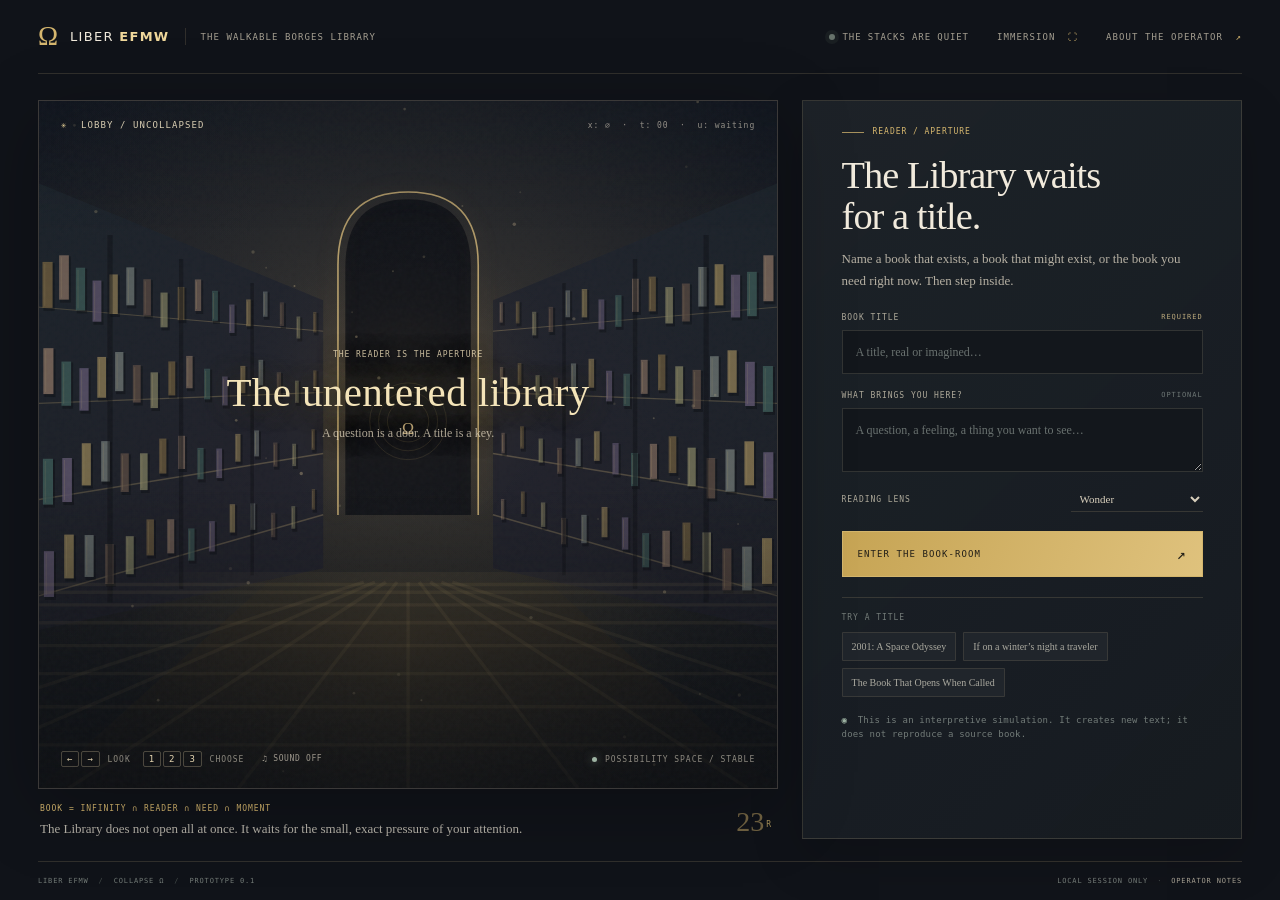
==== standalone.html @ be6228f6 "Add files via upload" ====
<!doctype html>
<html lang="en">
<head>
  <meta charset="utf-8">
  <meta name="viewport" content="width=device-width, initial-scale=1">
  <meta name="theme-color" content="#101319">
  <meta name="description" content="Enter a title. Let the reader, the question, and the moment open a walkable book-room.">
  <title>LIBER EFMW — The Walkable Borges Library</title>
  <style>
:root {
  color-scheme: dark;
  --bg: #101319;
  --bg-soft: #151a20;
  --panel: #191e24;
  --panel-hi: #20262d;
  --ink: #f1eadc;
  --muted: #a49e90;
  --subtle: #6c726f;
  --line: rgba(218, 195, 145, .16);
  --gold: #d5b66e;
  --gold-pale: #f0d89b;
  --sage: #9eb3a3;
  --mono: 'DM Mono', 'SFMono-Regular', Consolas, monospace;
  --sans: 'DM Sans', Inter, system-ui, sans-serif;
  --serif: 'Playfair Display', Georgia, 'Times New Roman', serif;
}

* { box-sizing: border-box; }
html { min-width: 320px; background: var(--bg); scroll-behavior: smooth; }
body { margin: 0; min-height: 100vh; background: var(--bg); color: var(--ink); font-family: var(--sans); font-size: 14px; }
button, input, textarea, select { font: inherit; }
button { color: inherit; }
button:focus-visible, input:focus-visible, textarea:focus-visible, select:focus-visible { outline: 2px solid var(--gold-pale); outline-offset: 3px; }
.app-shell { max-width: 1680px; margin: 0 auto; min-height: 100vh; padding: 0 38px; display: flex; flex-direction: column; }
.topbar { height: 74px; display: flex; align-items: center; justify-content: space-between; border-bottom: 1px solid var(--line); flex: 0 0 auto; gap: 20px; }
.brand { display: flex; align-items: center; gap: 12px; text-decoration: none; color: inherit; min-width: 0; }
.brand-mark { color: var(--gold); font-family: var(--serif); font-size: 27px; line-height: 1; }
.brand-name { letter-spacing: .1em; font-size: 13px; font-weight: 500; white-space: nowrap; }
.brand-name b { font-weight: 700; color: var(--gold-pale); }
.brand-divider { width: 1px; height: 17px; background: var(--line); margin: 0 3px; }
.brand-edition, .session-indicator, .top-action, .footerbar, .panel-eyebrow, label, .examples-label, .caption-label, .world-kicker, .world-coordinates, .portal-overline, .world-controls, .world-readout, .reading-card-top, .meter-heading, .meter-subline, .choice-heading, .path-label, .journey-actions, .dialog-eyebrow, .equation-label, .dialog-bottom { font-family: var(--mono); letter-spacing: .12em; }
.brand-edition { font-size: 9px; color: var(--muted); white-space: nowrap; }
.session-indicator { font-size: 9px; color: var(--muted); letter-spacing: .1em; display: flex; align-items: center; gap: 8px; margin-left: auto; }
.status-light { width: 6px; height: 6px; border-radius: 50%; background: #67736b; box-shadow: 0 0 0 4px rgba(125, 153, 131, .08); }
.status-light.active { background: #b9cb9a; box-shadow: 0 0 9px 3px rgba(185, 203, 154, .26); }
.top-action, .footer-right button { border: 0; background: transparent; color: var(--muted); cursor: pointer; font-size: 9px; letter-spacing: .12em; padding: 8px 0 8px 8px; }
.top-action:hover, .footer-right button:hover { color: var(--gold-pale); }
.top-action span { color: var(--gold); margin-left: 6px; }

.layout { display: grid; grid-template-columns: minmax(0, 1.38fr) minmax(370px, .82fr); gap: 24px; padding: 26px 0 22px; flex: 1; min-height: 0; }
.world-column { min-width: 0; display: flex; flex-direction: column; }
.world-frame { position: relative; isolation: isolate; overflow: hidden; width: 100%; min-height: 510px; flex: 1 1 auto; background: #171b25; border: 1px solid rgba(218,195,145,.18); box-shadow: 0 18px 70px rgba(0,0,0,.25); }
#libraryCanvas { display: block; width: 100%; height: 100%; min-height: 510px; }
.world-vignette { position: absolute; inset: 0; pointer-events: none; background: linear-gradient(180deg, rgba(10,12,18,.18), transparent 20%, transparent 56%, rgba(11,13,17,.65)), radial-gradient(ellipse at 50% 45%, transparent 20%, rgba(6,9,14,.32) 100%); }
.world-frame::after { content: ''; position: absolute; inset: 0; opacity: .12; pointer-events: none; background-image: url("data:image/svg+xml,%3Csvg viewBox='0 0 180 180' xmlns='http://www.w3.org/2000/svg'%3E%3Cfilter id='n'%3E%3CfeTurbulence type='fractalNoise' baseFrequency='.84' numOctaves='3' stitchTiles='stitch'/%3E%3C/filter%3E%3Crect width='100%25' height='100%25' filter='url(%23n)' opacity='.22'/%3E%3C/svg%3E"); mix-blend-mode: screen; }
.world-topline { position: absolute; z-index: 2; left: 22px; right: 22px; top: 19px; display: flex; align-items: center; justify-content: space-between; gap: 14px; color: #d8cdb2; font-size: 9px; }
.world-kicker { font-size: 9px; }
.tiny-star { color: var(--gold-pale); padding-right: 7px; }
.world-coordinates { color: rgba(225,215,197,.62); font-size: 8px; text-align: right; }
.portal-caption { position: absolute; z-index: 2; left: 50%; top: 43%; transform: translate(-50%,-50%); display: flex; flex-direction: column; align-items: center; width: min(76%, 380px); text-align: center; pointer-events: none; text-shadow: 0 2px 22px #0b0d11, 0 0 32px rgba(212,174,98,.4); }
.portal-overline { font-size: 8px; color: rgba(234,219,182,.83); margin-bottom: 11px; }
.portal-caption strong { max-width: 100%; font: 500 clamp(22px, 3.2vw, 42px)/1.1 var(--serif); color: #f4e4b9; letter-spacing: .01em; }
.portal-caption > span:last-child { font: 12px/1.5 var(--serif); color: rgba(236,223,198,.72); margin-top: 8px; }
.world-controls { position: absolute; z-index: 3; left: 22px; bottom: 20px; display: flex; gap: 12px; align-items: center; font-size: 8px; color: rgba(230,220,203,.58); }
kbd { display: inline-block; padding: 2px 5px; margin-right: 2px; border: 1px solid rgba(229,211,171,.27); border-radius: 2px; color: #e6d6b1; font: 9px var(--mono); }
.sound-button { border: 0; background: transparent; color: rgba(230,220,203,.65); cursor: pointer; font: 8px var(--mono); letter-spacing: .08em; margin-left: 6px; padding: 5px 0; }
.sound-button:hover, .sound-button[aria-pressed="true"] { color: var(--gold-pale); }
.world-readout { position: absolute; z-index: 2; right: 22px; bottom: 24px; color: rgba(230,220,203,.58); font-size: 8px; display: flex; align-items: center; gap: 8px; }
.readout-dot { width: 5px; height: 5px; border-radius: 50%; background: var(--sage); box-shadow: 0 0 8px rgba(158,179,163,.6); }
.world-caption { display: flex; align-items: center; justify-content: space-between; gap: 20px; padding: 15px 2px 0; }
.caption-label { color: var(--gold); font-size: 8px; margin-bottom: 6px; }
.world-caption p { margin: 0; color: #b6b2a8; font: 13px/1.55 var(--serif); max-width: 620px; }
.caption-mark { flex: 0 0 auto; font: 28px/1 var(--serif); color: rgba(213,182,110,.5); padding-right: 5px; }
.caption-mark span { color: rgba(213,182,110,.8); font: 8px var(--mono); vertical-align: middle; padding-left: 2px; }

.workbench { min-width: 0; background: linear-gradient(135deg, rgba(29,34,40,.97), rgba(22,27,32,.98)); border: 1px solid rgba(218,195,145,.16); box-shadow: 0 18px 50px rgba(0,0,0,.16); min-height: 0; }
.entry-panel, .journey-panel { padding: 27px clamp(23px, 3vw, 39px) 21px; }
.panel-eyebrow { display: flex; align-items: center; gap: 9px; color: var(--gold); font-size: 8px; line-height: 1; }
.eyebrow-rule { display: inline-block; width: 22px; height: 1px; background: var(--gold); opacity: .75; }
.entry-panel h1, .journey-panel h1 { font: 400 clamp(32px, 3vw, 43px)/1.06 var(--serif); letter-spacing: -.025em; margin: 19px 0 12px; color: #f1eadc; }
.entry-copy { color: #b6b0a3; font: 13px/1.65 var(--serif); max-width: 390px; margin: 0 0 22px; }
#entryForm { display: flex; flex-direction: column; }
label { color: #ada899; font-size: 8px; margin: 0 0 8px; display: flex; justify-content: space-between; }
.required-mark { color: #bcaa7c; font-size: 7px; }
.optional-mark { color: #6e7775; font-size: 7px; }
input, textarea, select { background: #13171c; color: var(--ink); border: 1px solid rgba(224,211,183,.15); border-radius: 0; transition: border-color .2s, background .2s; }
input, textarea { width: 100%; padding: 12px 13px; font: 12px/1.5 var(--serif); }
input::placeholder, textarea::placeholder { color: #69716f; }
input:focus, textarea:focus, select:focus { outline: 0; border-color: rgba(213,182,110,.7); background: #171b20; }
textarea { resize: vertical; min-height: 64px; max-height: 130px; }
#entryForm > label:not(:first-child) { margin-top: 17px; }
.focus-row { display: flex; align-items: center; justify-content: space-between; margin: 15px 0 19px; }
.focus-row label { margin: 0; }
.focus-row select { min-width: 132px; border: 0; border-bottom: 1px solid var(--line); background: transparent; padding: 5px 20px 5px 5px; color: #d8cfbc; font: 11px var(--serif); cursor: pointer; }
.focus-row select option { background: #1a1e23; color: var(--ink); }
.enter-button { width: 100%; min-height: 46px; display: flex; align-items: center; justify-content: space-between; border: 1px solid #d3b56c; background: linear-gradient(110deg, #c6a454, #dfc27d); color: #201d17; padding: 0 15px; cursor: pointer; font: 9px var(--mono); letter-spacing: .12em; transition: filter .18s, transform .18s; }
.enter-button:hover { filter: brightness(1.08); transform: translateY(-1px); }
.button-arrow { font-size: 15px; }
.examples { border-top: 1px solid var(--line); padding-top: 15px; margin-top: 20px; }
.examples-label { color: #737b78; font-size: 8px; display: block; margin-bottom: 10px; }
.example-list { display: flex; flex-wrap: wrap; gap: 7px; }
.example-chip { background: #20252b; border: 1px solid rgba(218,195,145,.13); color: #aaa99f; border-radius: 1px; padding: 7px 9px; cursor: pointer; font: 10px/1.3 var(--serif); text-align: left; transition: all .18s; }
.example-chip:hover { border-color: rgba(213,182,110,.6); color: #e4d7b8; }
.entry-footnote { margin-top: 17px; color: #727b78; font: 9px/1.5 var(--mono); letter-spacing: .02em; }
.entry-footnote span { color: var(--sage); margin-right: 5px; }

.journey-panel { padding-top: 24px; }
.step-counter { margin-left: auto; color: #757d78; font-size: 8px; }
.active-title-row { display: flex; align-items: flex-start; gap: 12px; justify-content: space-between; }
.journey-panel h1 { font-size: clamp(27px, 2.7vw, 37px); margin: 14px 0 11px; overflow-wrap: anywhere; }
.icon-button { flex: 0 0 auto; width: 30px; height: 30px; padding: 0; border: 1px solid var(--line); background: transparent; color: var(--gold); font: 20px/1 var(--serif); cursor: pointer; margin-top: 16px; }
.icon-button:hover { background: rgba(213,182,110,.1); }
.room-pills { display: flex; gap: 6px; flex-wrap: wrap; }
.room-pill { border: 1px solid rgba(213,182,110,.25); color: var(--gold-pale); padding: 4px 7px; font: 7px var(--mono); letter-spacing: .08em; }
.room-pill-muted { color: #858d87; border-color: rgba(176,181,161,.14); }
.reading-card { position: relative; margin-top: 18px; padding: 15px 16px 16px; background: linear-gradient(135deg, rgba(15,19,23,.78), rgba(26,30,34,.76)); border: 1px solid rgba(220,202,163,.13); min-height: 152px; overflow: hidden; }
.reading-card::before { content: ''; position: absolute; width: 160px; height: 160px; right: -86px; bottom: -112px; border: 1px solid rgba(213,182,110,.12); border-radius: 50%; box-shadow: 0 0 0 16px rgba(213,182,110,.025), 0 0 0 33px rgba(213,182,110,.02); pointer-events: none; }
.reading-card-top { display: flex; align-items: center; justify-content: space-between; color: #777f7b; font-size: 7px; position: relative; z-index: 1; }
.folio-icon { font: 13px var(--serif); color: var(--gold); margin-right: 3px; }
.reading-status { color: #95a28e; font-size: 7px; }
.reading-card h2 { font: 500 20px/1.2 var(--serif); color: #eaddc0; margin: 12px 0 8px; position: relative; z-index: 1; }
.story-copy { position: relative; z-index: 1; color: #b9b4a8; font: 11px/1.62 var(--serif); }
.story-copy p { margin: 0 0 8px; }
.story-copy p:last-child { margin-bottom: 0; }
.reader-question { position: relative; z-index: 1; color: #ccba8b; border-left: 1px solid rgba(213,182,110,.55); padding: 4px 0 4px 10px; margin: 11px 0 2px; font: italic 11px/1.5 var(--serif); }
.margin-mark { text-align: right; color: rgba(213,182,110,.5); font: 16px var(--serif); margin-top: 4px; position: relative; z-index: 1; }
.collapse-meter { margin: 14px 0 0; }
.meter-heading, .meter-subline { display: flex; justify-content: space-between; align-items: center; font-size: 7px; color: #90958d; }
.meter-heading span:last-child { color: var(--gold-pale); }
.meter-track { height: 3px; margin: 7px 0 6px; background: #333a3d; overflow: hidden; }
.meter-track span { display: block; height: 100%; width: 0; background: linear-gradient(90deg, #839688, #c8bd84); transition: width .55s ease; }
.meter-subline { color: #68716e; letter-spacing: .01em; font: 8px var(--mono); }
.meter-subline button { border: 0; color: #8d9287; background: transparent; cursor: pointer; font: 7px var(--mono); letter-spacing: .08em; padding: 3px 0; }
.meter-subline button:hover { color: var(--gold-pale); }
.score-notes { display: grid; grid-template-columns: repeat(5,1fr); gap: 3px; margin-top: 8px; }
.score-note { padding: 5px 5px; background: rgba(255,255,255,.025); text-align: center; }
.score-note b { display: block; color: #d1c08f; font: 9px var(--mono); margin-bottom: 3px; }
.score-note span { color: #727c77; font: 6px var(--mono); letter-spacing: .04em; }
.score-note.penalty b { color: #b48b7d; }
.choice-section { border-top: 1px solid var(--line); padding-top: 13px; margin-top: 14px; }
.choice-heading { display: flex; justify-content: space-between; align-items: center; gap: 8px; color: #94958a; font-size: 7px; }
.choice-hint { color: #68716e; font-size: 7px; white-space: nowrap; }
.choice-list { display: grid; grid-template-columns: repeat(3, minmax(0,1fr)); gap: 6px; margin-top: 9px; }
.choice-button { text-align: left; min-height: 53px; display: flex; align-items: flex-start; gap: 7px; padding: 8px 8px; border: 1px solid rgba(219,201,159,.14); background: rgba(9,12,16,.25); cursor: pointer; transition: background .18s, border-color .18s, transform .18s; }
.choice-button:hover { border-color: rgba(213,182,110,.62); background: rgba(213,182,110,.08); transform: translateY(-1px); }
.choice-button:disabled { opacity: .55; cursor: wait; }
.choice-number { color: var(--gold); font: 9px var(--mono); }
.choice-label { color: #d0c9b8; font: 10px/1.35 var(--serif); }
.journey-footer { border-top: 1px solid var(--line); margin-top: 15px; padding-top: 11px; }
.path-label { color: #727a76; font-size: 7px; margin-bottom: 7px; }
.path-trail { display: flex; flex-wrap: wrap; gap: 4px; min-height: 17px; align-items: center; }
.path-node { color: #a8a492; font: 8px var(--mono); }
.path-node:not(:last-child)::after { content: '›'; color: #656d69; padding-left: 4px; }
.path-node:last-child { color: var(--gold-pale); }
.journey-actions { display: flex; justify-content: space-between; gap: 10px; margin-top: 12px; }
.journey-actions button { border: 0; padding: 4px 0; background: transparent; color: #818a85; cursor: pointer; font-size: 7px; letter-spacing: .1em; }
.journey-actions button:hover { color: var(--gold-pale); }
.journey-actions button:last-child { color: #b59b61; }

.footerbar { display: flex; justify-content: space-between; align-items: center; gap: 12px; border-top: 1px solid var(--line); min-height: 39px; color: #737b77; font-size: 7px; flex: 0 0 auto; }
.footer-separator { color: #454d4c; padding: 0 5px; }
.footer-right { display: flex; align-items: center; gap: 4px; }
.footer-right button { font: inherit; padding: 6px 0; }
:fullscreen { background: var(--bg); }
:fullscreen .app-shell { max-width: none; width: 100%; height: 100vh; padding: 0 clamp(18px, 3vw, 48px); }
:fullscreen .layout { min-height: 0; }

.about-dialog { width: min(590px, calc(100vw - 30px)); max-height: min(88vh, 780px); overflow-y: auto; border: 1px solid rgba(213,182,110,.32); color: var(--ink); background: #171c21; padding: 31px 34px 25px; box-shadow: 0 35px 100px rgba(0,0,0,.72); }
.about-dialog::backdrop { background: rgba(5,8,12,.76); backdrop-filter: blur(4px); }
.dialog-close { position: absolute; top: 12px; right: 14px; border: 0; background: transparent; color: #a9a18e; font: 24px var(--serif); cursor: pointer; }
.dialog-eyebrow { color: var(--gold); font-size: 8px; }
.about-dialog h2 { font: 400 33px/1.1 var(--serif); color: #efe4ca; margin: 17px 0 11px; }
.about-dialog p { color: #b4b2a7; font: 12px/1.7 var(--serif); }
.about-dialog .dialog-lead { color: #ddd1b5; font-size: 14px; }
.equation-block { border: 1px solid rgba(213,182,110,.2); background: rgba(5,8,10,.2); padding: 13px 15px; margin: 17px 0; overflow-wrap: anywhere; }
.equation-label { color: #89928b; font-size: 7px; margin-bottom: 9px; }
.equation-block code { color: var(--gold-pale); font: 12px/1.8 var(--mono); }
.equation-block-small { margin-bottom: 14px; }
.equation-block-small code { font-size: 10px; }
.equation-key { color: #7e8981; font: 9px/1.5 var(--mono); margin-top: 6px; }
.dialog-caution { border-left: 1px solid #a77d6f; padding-left: 11px; color: #a99f91 !important; }
.dialog-bottom { display: flex; justify-content: space-between; gap: 12px; border-top: 1px solid var(--line); padding-top: 14px; margin-top: 19px; color: #929181; font-size: 7px; }

[hidden] { display: none !important; }

@media (min-width: 1450px) {
  .layout { grid-template-columns: minmax(0, 1.45fr) minmax(405px, .74fr); }
  .entry-panel, .journey-panel { padding-left: 42px; padding-right: 42px; }
}
@media (max-width: 1040px) {
  .app-shell { padding: 0 23px; }
  .layout { grid-template-columns: minmax(0, 1.1fr) minmax(340px, .9fr); gap: 15px; }
  .world-frame, #libraryCanvas { min-height: 470px; }
  .entry-panel, .journey-panel { padding-left: 23px; padding-right: 23px; }
  .choice-list { grid-template-columns: 1fr; }
  .choice-button { min-height: 40px; align-items: center; }
  .choice-number { min-width: 12px; }
}
@media (max-width: 760px) {
  .app-shell { padding: 0 14px; }
  .topbar { height: 60px; }
  .brand { gap: 8px; }
  .brand-edition, .brand-divider { display: none; }
  .session-indicator { font-size: 0; }
  .top-action { font-size: 0; padding-left: 5px; }
  .top-action span { font: 14px var(--mono); }
  .layout { display: flex; flex-direction: column; gap: 14px; padding-top: 14px; }
  .world-frame, #libraryCanvas { min-height: min(64vh, 470px); }
  .world-topline { top: 14px; left: 14px; right: 14px; }
  .world-kicker { font-size: 7px; }
  .world-coordinates { font-size: 7px; }
  .portal-caption { top: 45%; }
  .portal-overline { font-size: 7px; }
  .portal-caption strong { font-size: clamp(23px, 8vw, 36px); }
  .world-controls { left: 13px; bottom: 14px; gap: 7px; font-size: 7px; }
  .world-controls span:first-child { display: none; }
  .world-readout { right: 13px; bottom: 19px; font-size: 6px; }
  .world-caption { padding: 12px 2px 2px; }
  .world-caption p { font-size: 12px; }
  .workbench { min-height: 500px; }
  .entry-panel, .journey-panel { padding: 22px 20px 19px; }
  .entry-panel h1 { font-size: 36px; }
  .journey-panel h1 { font-size: 31px; }
  .choice-list { grid-template-columns: repeat(3, minmax(0,1fr)); }
  .choice-button { min-height: 53px; align-items: flex-start; }
  .choice-number { min-width: 0; }
  .choice-label { font-size: 9px; }
  .footerbar { font-size: 6px; }
  .footer-right { gap: 1px; }
  .footer-separator { padding: 0 2px; }
}
@media (max-width: 380px) {
  .app-shell { padding: 0 10px; }
  .choice-list { grid-template-columns: 1fr; }
  .choice-button { min-height: 38px; align-items: center; }
  .choice-label { font-size: 10px; }
  .world-controls { display: none; }
  .world-readout { left: 13px; right: auto; }
}
@media (prefers-reduced-motion: reduce) {
  *, *::before, *::after { scroll-behavior: auto !important; animation-duration: .01ms !important; animation-iteration-count: 1 !important; transition-duration: .01ms !important; }
}

</style>
</head>
<body>
  <div class="app-shell">
    <header class="topbar">
      <a class="brand" href="#top" aria-label="LIBER EFMW home">
        <span class="brand-mark" aria-hidden="true">Ω</span>
        <span class="brand-name">LIBER <b>EFMW</b></span>
        <span class="brand-divider" aria-hidden="true"></span>
        <span class="brand-edition">THE WALKABLE BORGES LIBRARY</span>
      </a>
      <div class="session-indicator"><span class="status-light" id="statusLight"></span><span id="statusText">THE STACKS ARE QUIET</span></div>
      <button class="top-action immersion-button" id="immersionButton" type="button" aria-pressed="false" title="Open full-screen immersion">IMMERSION <span aria-hidden="true">⛶</span></button>
      <button class="top-action" id="aboutButton" type="button">ABOUT THE OPERATOR <span aria-hidden="true">↗</span></button>
    </header>

    <main class="layout" id="top">
      <section class="world-column" aria-label="Library world">
        <div class="world-frame" id="worldFrame">
          <canvas id="libraryCanvas" aria-label="A perspective view down a lamp-lit library aisle"></canvas>
          <div class="world-vignette" aria-hidden="true"></div>
          <div class="world-topline">
            <span class="world-kicker"><span class="tiny-star">✳</span> <span id="worldMode">LOBBY / UNCOLLAPSED</span></span>
            <span class="world-coordinates" id="coordinates">x: ∅ &nbsp;·&nbsp; t: 00 &nbsp;·&nbsp; u: waiting</span>
          </div>
          <div class="portal-caption" aria-live="polite">
            <span class="portal-overline" id="portalOverline">THE READER IS THE APERTURE</span>
            <strong id="portalTitle">The unentered library</strong>
            <span id="portalNote">A question is a door. A title is a key.</span>
          </div>
          <div class="world-controls" aria-label="View controls">
            <span><kbd>←</kbd><kbd>→</kbd> LOOK</span>
            <span><kbd>1</kbd><kbd>2</kbd><kbd>3</kbd> CHOOSE</span>
            <button type="button" id="soundButton" class="sound-button" aria-pressed="false" title="Ambient sound is off"><span aria-hidden="true">♫</span> SOUND OFF</button>
          </div>
          <div class="world-readout"><span class="readout-dot"></span><span id="worldReadout">POSSIBILITY SPACE / STABLE</span></div>
        </div>

        <div class="world-caption">
          <div>
            <div class="caption-label">BOOK = INFINITY ∩ READER ∩ NEED ∩ MOMENT</div>
            <p id="sceneCaption">The Library does not open all at once. It waits for the small, exact pressure of your attention.</p>
          </div>
          <div class="caption-mark" aria-hidden="true">23<span>R</span></div>
        </div>
      </section>

      <aside class="workbench" aria-label="Reader's desk">
        <section class="entry-panel" id="entryPanel">
          <div class="panel-eyebrow"><span class="eyebrow-rule"></span> READER / APERTURE</div>
          <h1>The Library waits<br>for a title.</h1>
          <p class="entry-copy">Name a book that exists, a book that might exist, or the book you need right now. Then step inside.</p>

          <form id="entryForm" autocomplete="off">
            <label for="titleInput">BOOK TITLE <span class="required-mark">REQUIRED</span></label>
            <input id="titleInput" name="title" maxlength="120" placeholder="A title, real or imagined…" required>

            <label for="needInput">WHAT BRINGS YOU HERE? <span class="optional-mark">OPTIONAL</span></label>
            <textarea id="needInput" name="need" maxlength="240" rows="2" placeholder="A question, a feeling, a thing you want to see…"></textarea>

            <div class="focus-row">
              <label for="focusInput">READING LENS</label>
              <select id="focusInput" name="focus">
                <option value="wonder">Wonder</option>
                <option value="understanding">Understanding</option>
                <option value="memory">Memory</option>
                <option value="surprise">Surprise</option>
                <option value="quiet">Quiet</option>
              </select>
            </div>

            <button class="enter-button" type="submit"><span>ENTER THE BOOK-ROOM</span><span class="button-arrow" aria-hidden="true">↗</span></button>
          </form>

          <div class="examples">
            <span class="examples-label">TRY A TITLE</span>
            <div class="example-list">
              <button type="button" class="example-chip" data-title="2001: A Space Odyssey" data-need="Where does intelligence go next?">2001: A Space Odyssey</button>
              <button type="button" class="example-chip" data-title="If on a winter's night a traveler" data-need="What does an unfinished beginning ask of a reader?">If on a winter’s night a traveler</button>
              <button type="button" class="example-chip" data-title="The Book That Opens When Called" data-need="Show me the first page that knows I am here.">The Book That Opens When Called</button>
            </div>
          </div>

          <div class="entry-footnote"><span aria-hidden="true">◉</span> This is an interpretive simulation. It creates new text; it does not reproduce a source book.</div>
        </section>

        <section class="journey-panel" id="journeyPanel" hidden>
          <div class="journey-heading">
            <div class="panel-eyebrow"><span class="eyebrow-rule"></span> CURRENT COLLAPSE <span class="step-counter" id="stepCounter">01</span></div>
            <div class="active-title-row"><h1 id="activeTitle">The book title</h1><button type="button" class="icon-button" id="restartButton" title="Begin another book" aria-label="Begin another book">＋</button></div>
            <div class="room-pills"><span class="room-pill" id="roomPill">ROOM</span><span class="room-pill room-pill-muted" id="lensPill">WONDER</span><span class="room-pill room-pill-muted">POSSIBLE EDITION</span></div>
          </div>

          <article class="reading-card" aria-live="polite" aria-atomic="true">
            <div class="reading-card-top"><span class="folio-label"><span class="folio-icon">¶</span> FIELD NOTES / <span id="folioNumber">001</span></span><span class="reading-status">INTERPRETIVE TEXT</span></div>
            <h2 id="roomHeading">The Threshold Room</h2>
            <div class="story-copy" id="storyCopy"></div>
            <div class="reader-question" id="readerQuestion" hidden></div>
            <div class="margin-mark" aria-hidden="true">—</div>
          </article>

          <div class="collapse-meter">
            <div class="meter-heading"><span>RECURSIVE COHERENCE</span><span id="coherenceValue">—</span></div>
            <div class="meter-track"><span id="coherenceBar"></span></div>
            <div class="meter-subline"><span>reader-state × room fit</span><button type="button" id="scoreToggle" aria-expanded="false">SCORE NOTES <span aria-hidden="true">＋</span></button></div>
            <div class="score-notes" id="scoreNotes" hidden></div>
          </div>

          <div class="choice-section">
            <div class="choice-heading"><span>WHERE DOES YOUR ATTENTION GO?</span><span class="choice-hint">CHOOSE A DOOR</span></div>
            <div class="choice-list" id="choiceList"></div>
          </div>

          <div class="journey-footer">
            <div class="path-label">YOUR PATH</div>
            <div class="path-trail" id="pathTrail" aria-label="Reading path"></div>
            <div class="journey-actions"><button type="button" id="shelveButton">CLOSE &amp; SHELVE</button><button type="button" id="exportButton">SAVE READING <span aria-hidden="true">↓</span></button></div>
          </div>
        </section>
      </aside>
    </main>

    <footer class="footerbar"><span>LIBER EFMW <span class="footer-separator">/</span> COLLAPSE Ω <span class="footer-separator">/</span> PROTOTYPE 0.1</span><span class="footer-right">LOCAL SESSION ONLY <span class="footer-separator">·</span> <button id="footerAbout" type="button">OPERATOR NOTES</button></span></footer>
  </div>

  <dialog id="aboutDialog" class="about-dialog">
    <form method="dialog"><button class="dialog-close" aria-label="Close">×</button></form>
    <div class="dialog-eyebrow">LIBER EFMW / OPERATOR NOTES</div>
    <h2>The reader is the aperture.</h2>
    <p class="dialog-lead">The Borges Library is a generative book-room: a title, a reader, a question, and a moment resolve into one bounded place to explore.</p>
    <div class="equation-block"><div class="equation-label">SYMBOLIC OPERATOR</div><code>B<sub>EFMW</sub>(x,t,u) = Collapse<sub>Ω</sub>[ ∫<sub>Γ</sub> e<sup>iS/ℏ</sup> R<sub>23</sub>(φ) M<sub>text</sub>(ψ) O<sub>u</sub>(t) dΓ ]</code></div>
    <p>In this prototype, <b>Collapse Ω</b> is implemented as a small, transparent scoring rule over candidate rooms. Title and prompt supply semantic cues; reader focus supplies a lens; the path already taken discourages repetition. The selected room then produces an original interpretive passage and three next actions.</p>
    <div class="equation-block equation-block-small"><div class="equation-label">RUNNABLE APPROXIMATION</div><code>room* = argmax [ 0.34C + 0.28R + 0.20U + 0.12V − 0.16N ]</code><div class="equation-key">C coherence · R resonance · U usefulness · V novelty · N disorientation</div></div>
    <p class="dialog-caution">This is an operational literary simulation, not a numerical evaluation of a physical path integral and not evidence that EFMW is established physics. The browser version uses no model API, sends no reader input anywhere, and stores the optional reading path only in this browser.</p>
    <div class="dialog-bottom"><span>INCOMPLETENESS IS ALLOWED.</span><span>DO NOT HEAL THE WOUND THAT IS THE ARTWORK.</span></div>
  </dialog>

  <script>
/*
 * Collapse Ω / browser reference model
 *
 * This is an explicit, finite literary-selection heuristic inspired by the
 * symbolic BEFMW operator. It does not evaluate a physical path integral.
 */
(function (global) {
  'use strict';

  const STOP = new Set(('a an and are as at be book by for from how i in is it of on or the to what when where who why with you your').split(' '));
  const FOCUS_TAGS = {
    wonder: ['wonder', 'strange', 'unknown', 'open', 'infinite', 'discovery'],
    understanding: ['understand', 'question', 'map', 'meaning', 'pattern', 'how'],
    memory: ['memory', 'remember', 'past', 'lost', 'history', 'again'],
    surprise: ['surprise', 'change', 'unexpected', 'turn', 'secret', 'hidden'],
    quiet: ['quiet', 'pause', 'silence', 'still', 'shelter', 'rest']
  };

  const ROOMS = [
    {
      id: 'threshold', name: 'Threshold Room', short: 'THE THRESHOLD',
      titleSignals: ['door', 'begin', 'start', 'first', 'edge', 'threshold', 'open', 'enter'],
      needSignals: ['begin', 'start', 'next', 'leave', 'arrive', 'change', 'door'],
      focusSignals: ['wonder', 'surprise'], coherence: .82, steadiness: .9, disorientation: .12,
      symbol: 'door', architecture: 'A brass-edged door stands at the end of the aisle. It is open by exactly the width of a question.',
      discovery: 'Beyond it, the next room is not visible yet. The Library is holding the rest of the sentence for you.',
      margin: 'A pencilled note says: “Every entrance is also a choice about what to leave outside.”',
      door: 'The door opens into a room that was waiting for a reason.',
      librarian: 'The Librarian turns the key once, then leaves it in the lock. “You may go on,” she says. “You may also decide what going on means.”',
      next: ['Cross the threshold', 'Read the small note', 'Ask what stays outside']
    },
    {
      id: 'index', name: 'Index of Unasked Questions', short: 'THE INDEX',
      titleSignals: ['question', 'map', 'index', 'find', 'meaning', 'understand', 'answer', 'catalog'],
      needSignals: ['question', 'find', 'answer', 'understand', 'map', 'meaning', 'where'],
      focusSignals: ['understanding', 'memory'], coherence: .88, steadiness: .87, disorientation: .17,
      symbol: 'index', architecture: 'A long card catalogue runs beneath a green-shaded lamp. Its drawers are labeled with questions instead of subjects.',
      discovery: 'One drawer is already open. Inside is a card bearing your title, filed under “things that become clearer when entered.”',
      margin: 'On the back of the card: “The index is not the answer. It is the shape of the search.”',
      door: 'A narrow catalogue drawer slides all the way out. It is longer inside than the desk that contains it.',
      librarian: '“Tell me what kind of answer you can use,” says the Librarian. “A map, a witness, or a better question?”',
      next: ['Open the next drawer', 'Turn over the card', 'Ask for a better question']
    },
    {
      id: 'mirror', name: 'Room of Returned Names', short: 'THE MIRROR ROOM',
      titleSignals: ['mirror', 'name', 'self', 'identity', 'alice', 'wonderland', 'remember', 'you'],
      needSignals: ['self', 'name', 'memory', 'change', 'recognize', 'remember', 'identity'],
      focusSignals: ['memory', 'surprise'], coherence: .8, steadiness: .76, disorientation: .28,
      symbol: 'mirror', architecture: 'Three tall mirrors face one another. None reflects the room quite the same way twice.',
      discovery: 'A reflection reaches for a book before you do. On its cover, your title is written in a hand you almost recognize.',
      margin: 'A strip of paper is tucked into the frame: “A likeness is not an ownership claim.”',
      door: 'One reflection steps aside. There is a passage where the glass should be.',
      librarian: '“Which edition feels familiar?” asks the Librarian. “And which one has only borrowed your face?”',
      next: ['Follow the reflected hand', 'Read the strip of paper', 'Ask which edition is yours']
    },
    {
      id: 'observatory', name: 'The Reading Observatory', short: 'THE OBSERVATORY',
      titleSignals: ['space', 'star', 'odyssey', 'cosmos', 'time', 'future', 'sky', 'universe', '2001'],
      needSignals: ['future', 'time', 'world', 'beyond', 'next', 'possibility', 'intelligence'],
      focusSignals: ['wonder', 'understanding'], coherence: .86, steadiness: .84, disorientation: .21,
      symbol: 'star', architecture: 'The ceiling has opened into a dark observatory dome. Shelves curve overhead like a patient constellation.',
      discovery: 'A small brass instrument points toward a star that appears only when the book is named.',
      margin: 'The star chart has one annotation: “A horizon is a promise made by distance.”',
      door: 'The observatory stair climbs toward a page-shaped opening in the dome.',
      librarian: '“The sky is not a forecast,” says the Librarian. “It is a way of placing your question at a larger scale.”',
      next: ['Climb toward the opening', 'Study the star chart', 'Ask what the horizon can tell you']
    },
    {
      id: 'workshop', name: 'The Workshop of First Causes', short: 'THE WORKSHOP',
      titleSignals: ['make', 'build', 'create', 'work', 'structure', 'idea', 'fountainhead', 'design', 'craft'],
      needSignals: ['make', 'build', 'create', 'work', 'plan', 'begin', 'structure'],
      focusSignals: ['understanding', 'surprise'], coherence: .81, steadiness: .82, disorientation: .14,
      symbol: 'lamp', architecture: 'A drafting table is set among the stacks. Paper models of the book’s possible rooms stand beneath a warm task lamp.',
      discovery: 'Most of the models are unfinished. Their empty spaces are marked with tiny brass labels: “reader decides.”',
      margin: 'A blueprint note reads: “A structure can guide attention without deciding what attention means.”',
      door: 'A paper model unfolds into a full-sized passage, its walls still carrying fold-lines.',
      librarian: '“What would you keep if the whole plan had to fit on one page?” asks the Librarian.',
      next: ['Unfold the small model', 'Read the blueprint note', 'Name what should remain']
    },
    {
      id: 'margin', name: 'The Margin That Continues', short: 'THE MARGIN',
      titleSignals: ['winter', 'traveler', 'fragment', 'unfinished', 'margin', 'reader', 'chapter', 'story', 'book'],
      needSignals: ['unfinished', 'fragment', 'pause', 'continue', 'interrupt', 'ending', 'beginning'],
      focusSignals: ['quiet', 'memory', 'wonder'], coherence: .78, steadiness: .78, disorientation: .18,
      symbol: 'page', architecture: 'The room is a white page with a narrow margin wide enough to walk in. A sentence stops just before its ending.',
      discovery: 'The sentence is not broken. It is keeping a place open for what only a reader can bring.',
      margin: 'In the margin, in a second hand: “Do not repair the pause. Find out what the pause makes possible.”',
      door: 'A paragraph break lengthens into a corridor. Somewhere ahead, a page turns itself.',
      librarian: '“Some beginnings are made to remain beginnings,” says the Librarian. She does not finish the sentence.',
      next: ['Walk through the paragraph break', 'Read the second hand', 'Let the sentence remain open']
    },
    {
      id: 'archive', name: 'The Archive of Almost-Remembered Things', short: 'THE ARCHIVE',
      titleSignals: ['archive', 'letter', 'past', 'lost', 'history', 'memory', 'record', 'forgotten'],
      needSignals: ['memory', 'lost', 'past', 'remember', 'history', 'record', 'again'],
      focusSignals: ['memory', 'quiet'], coherence: .84, steadiness: .85, disorientation: .16,
      symbol: 'archive', architecture: 'Glass-fronted cabinets hold catalogues of things almost remembered: a place-name, a smell after rain, a line without its source.',
      discovery: 'A drawer bears the book title in a careful hand. The card inside has space for an edition that has not been written.',
      margin: 'A small label says: “An archive records what it can; it does not own the memory.”',
      door: 'A cabinet door opens onto a corridor lined with blank folders.',
      librarian: '“Would you like the memory as it was, or the question that survived it?” asks the Librarian.',
      next: ['Open the marked drawer', 'Read the small label', 'Ask what survived']
    }
  ];

  function tokenize(text) {
    return String(text || '').toLowerCase().normalize('NFKD').replace(/[\u0300-\u036f]/g, '')
      .replace(/[^a-z0-9]+/g, ' ').trim().split(/\s+/).filter(w => w && !STOP.has(w));
  }

  function overlap(tokens, signals) {
    if (!tokens.length || !signals.length) return 0;
    const set = new Set(tokens);
    const hits = signals.reduce((n, signal) => n + (set.has(signal) ? 1 : 0), 0);
    return Math.min(1, hits / Math.min(3, signals.length));
  }

  function hashString(value) {
    let h = 2166136261;
    for (let i = 0; i < value.length; i++) {
      h ^= value.charCodeAt(i);
      h = Math.imul(h, 16777619);
    }
    return h >>> 0;
  }

  function seededRandom(seed) {
    let x = seed || 1;
    return function () {
      x += 0x6D2B79F5;
      let t = x;
      t = Math.imul(t ^ (t >>> 15), t | 1);
      t ^= t + Math.imul(t ^ (t >>> 7), t | 61);
      return ((t ^ (t >>> 14)) >>> 0) / 4294967296;
    };
  }

  function round(value) { return Math.round(Math.max(0, Math.min(1, value)) * 100) / 100; }

  function collapse(context) {
    const titleTokens = tokenize(context.title);
    const needTokens = tokenize(context.need);
    const focus = context.focus || 'wonder';
    const focusTokens = FOCUS_TAGS[focus] || FOCUS_TAGS.wonder;
    const history = new Set(context.visited || []);
    const actionTokens = tokenize(context.lastAction || '');

    const scored = ROOMS.map(room => {
      const titleFit = overlap(titleTokens, room.titleSignals);
      const needFit = overlap(needTokens.concat(actionTokens), room.needSignals);
      const focusFit = overlap(focusTokens, room.focusSignals);
      const novelty = history.has(room.id) ? 0.2 : 0.82;
      const coherence = round(.52 + .23 * titleFit + .13 * room.steadiness + .12 * focusFit);
      const resonance = round(.38 + .32 * needFit + .22 * focusFit + .08 * titleFit);
      const usefulness = round(.48 + .27 * needFit + .15 * focusFit + .10 * room.steadiness);
      const noise = round(room.disorientation + (history.has(room.id) ? .17 : 0));
      const value = .34 * coherence + .28 * resonance + .20 * usefulness + .12 * novelty - .16 * noise;
      return { room, coherence, resonance, usefulness, novelty: round(novelty), noise, value };
    }).sort((a, b) => b.value - a.value);

    // Select deterministically among the leading near-ties so a saved path can be replayed.
    const leaderBand = scored.filter(item => scored[0].value - item.value <= .035).slice(0, 3);
    const seed = hashString([context.title, context.need, focus, (context.step || 1), (context.lastAction || ''), [...history].join(',')].join('|'));
    const random = seededRandom(seed);
    const chosen = leaderBand[Math.floor(random() * leaderBand.length)] || scored[0];
    const rank = scored.findIndex(item => item.room.id === chosen.room.id) + 1;
    return {
      room: chosen.room,
      score: chosen,
      rank,
      candidates: scored.slice(0, 4),
      scoreLabel: round(chosen.value),
      rule: 'room* = argmax [0.34C + 0.28R + 0.20U + 0.12V − 0.16N]'
    };
  }

  function compose(context, room, action) {
    const intro = `The spine reads “${context.title}.” The Library has resolved it as a possible edition shaped by the lens you brought: ${context.focus}.`;
    const question = context.need ? `Your question stays present as you enter: “${context.need}”` : '';
    let event = room.discovery;
    if (action === 'margin') event = room.margin;
    if (action === 'door') event = room.door;
    if (action === 'librarian') event = room.librarian;
    const close = action === 'margin'
      ? 'The mark does not close the book. It gives the next page somewhere to begin.'
      : action === 'door'
        ? 'The room takes the shape of the choice you made, then leaves one detail unresolved.'
        : 'The Librarian waits for your next question. Nothing in the room moves until you do.';
    return { intro, architecture: room.architecture, event, question, close };
  }

  function choices(room) {
    return [
      { id: 'door', label: room.next[0], symbol: '↗' },
      { id: 'margin', label: room.next[1], symbol: '¶' },
      { id: 'librarian', label: room.next[2], symbol: '◉' }
    ];
  }

  global.BorgesEngine = { ROOMS, tokenize, collapse, compose, choices, hashString };
})(window);

  </script>
  <script>
(function () {
  'use strict';

  const $ = (selector) => document.querySelector(selector);
  const canvas = $('#libraryCanvas');
  const ctx = canvas.getContext('2d');
  const reducedMotion = window.matchMedia('(prefers-reduced-motion: reduce)').matches;
  const saveKey = 'liber-efmw-session-v01';

  const ui = {
    worldFrame: $('#worldFrame'), entryPanel: $('#entryPanel'), journeyPanel: $('#journeyPanel'),
    titleInput: $('#titleInput'), needInput: $('#needInput'), focusInput: $('#focusInput'),
    worldMode: $('#worldMode'), coordinates: $('#coordinates'), portalOverline: $('#portalOverline'),
    portalTitle: $('#portalTitle'), portalNote: $('#portalNote'), worldReadout: $('#worldReadout'),
    sceneCaption: $('#sceneCaption'), statusLight: $('#statusLight'), statusText: $('#statusText'),
    activeTitle: $('#activeTitle'), stepCounter: $('#stepCounter'), roomPill: $('#roomPill'),
    lensPill: $('#lensPill'), roomHeading: $('#roomHeading'), storyCopy: $('#storyCopy'),
    readerQuestion: $('#readerQuestion'), folioNumber: $('#folioNumber'), coherenceValue: $('#coherenceValue'),
    coherenceBar: $('#coherenceBar'), scoreToggle: $('#scoreToggle'), scoreNotes: $('#scoreNotes'),
    choiceList: $('#choiceList'), pathTrail: $('#pathTrail'), aboutDialog: $('#aboutDialog')
  };

  let journey = null;
  let look = { x: 0, y: 0, key: 0 };
  let audioContext = null;
  let ambient = null;
  let frameSize = { width: 1, height: 1, dpr: 1 };
  let lastFrame = 0;

  const colorSet = ['#8b744b', '#a4a179', '#735e52', '#8b9490', '#b19a67', '#776a89', '#496e69', '#a28774'];

  function cleanText(text, max = 240) {
    return String(text || '').replace(/\s+/g, ' ').trim().slice(0, max);
  }

  function readSaved() {
    try { return JSON.parse(localStorage.getItem(saveKey) || 'null'); }
    catch (_error) { return null; }
  }

  function persist(active = true) {
    try {
      localStorage.setItem(saveKey, JSON.stringify({ savedAt: new Date().toISOString(), active, journey }));
    } catch (_error) { /* Private browsing or a full storage quota: session continues in memory. */ }
  }

  function updateStatus(active) {
    ui.statusLight.classList.toggle('active', active);
    ui.statusText.textContent = active ? 'A BOOK IS OPEN' : 'THE STACKS ARE QUIET';
  }

  function setWorld(room, step, action) {
    const active = Boolean(room);
    ui.worldMode.textContent = active ? `BOOK-ROOM / ${room.short}` : 'LOBBY / UNCOLLAPSED';
    ui.coordinates.innerHTML = active
      ? `x: ${room.id} &nbsp;·&nbsp; t: ${String(step).padStart(2, '0')} &nbsp;·&nbsp; u: ${journey.focus}`
      : 'x: ∅ &nbsp;·&nbsp; t: 00 &nbsp;·&nbsp; u: waiting';
    ui.portalOverline.textContent = active ? `COLLAPSE ${String(step).padStart(2, '0')} / ${room.short}` : 'THE READER IS THE APERTURE';
    ui.portalTitle.textContent = active ? room.name : 'The unentered library';
    ui.portalNote.textContent = active ? (action === 'door' ? 'The next room has taken shape.' : action === 'margin' ? 'A fragment changes the light.' : 'The Librarian is listening.') : 'A question is a door. A title is a key.';
    ui.worldReadout.textContent = active ? `OBSERVER PATH / ${journey.trace.length} COLLAPSE${journey.trace.length === 1 ? '' : 'S'}` : 'POSSIBILITY SPACE / STABLE';
    ui.sceneCaption.textContent = active
      ? `${room.architecture} The room is a bounded reading, not the only possible book.`
      : 'The Library does not open all at once. It waits for the small, exact pressure of your attention.';
    updateStatus(active);
  }

  function startJourney(title, need, focus, restored) {
    journey = restored || {
      title, need, focus,
      step: 1,
      action: 'entry',
      visited: [],
      trace: [],
      entries: []
    };
    journey.title = cleanText(journey.title || title, 120);
    journey.need = cleanText(journey.need || need, 240);
    journey.focus = journey.focus || focus || 'wonder';
    if (!journey.trace) journey.trace = [];
    if (!journey.entries) journey.entries = [];
    if (!journey.routeNeed) journey.routeNeed = '';
    if (restored && journey.roomId && journey.entries.length) {
      const room = BorgesEngine.ROOMS.find(item => item.id === journey.roomId);
      const savedScore = journey.currentScore;
      const savedEntry = journey.entries[journey.entries.length - 1];
      if (room && savedScore && savedEntry && savedEntry.passage) {
        renderJourney({ room, score: savedScore, scoreLabel: savedScore.value }, savedEntry.passage);
        setWorld(room, journey.step, journey.action);
        return;
      }
    }
    collapseIntoRoom(journey.action || 'entry');
  }

  function collapseIntoRoom(action) {
    if (!journey) return;
    const result = BorgesEngine.collapse({
      title: journey.title,
      need: [journey.need, journey.routeNeed].filter(Boolean).join(' '),
      focus: journey.focus,
      visited: journey.visited,
      step: journey.step,
      lastAction: action
    });
    journey.roomId = result.room.id;
    journey.currentScore = result.score;
    journey.action = action;
    journey.visited = Array.from(new Set([...(journey.visited || []), result.room.id]));
    journey.trace.push({ step: journey.step, room: result.room.name, roomId: result.room.id, action, score: result.scoreLabel, time: new Date().toISOString() });
    const passage = BorgesEngine.compose(journey, result.room, action);
    journey.entries.push({ step: journey.step, roomId: result.room.id, heading: result.room.name, passage });
    renderJourney(result, passage);
    setWorld(result.room, journey.step, action);
    persist();
  }

  function addParagraph(text) {
    const paragraph = document.createElement('p');
    paragraph.textContent = text;
    ui.storyCopy.appendChild(paragraph);
  }

  function renderJourney(result, passage) {
    const room = result.room;
    ui.entryPanel.hidden = true;
    ui.journeyPanel.hidden = false;
    ui.activeTitle.textContent = journey.title;
    ui.stepCounter.textContent = String(journey.step).padStart(2, '0');
    ui.roomPill.textContent = room.short;
    ui.lensPill.textContent = journey.focus.toUpperCase();
    ui.roomHeading.textContent = room.name;
    ui.folioNumber.textContent = String(journey.step).padStart(3, '0');
    ui.storyCopy.replaceChildren();
    addParagraph(passage.intro);
    addParagraph(passage.architecture);
    addParagraph(passage.event);
    addParagraph(passage.close);
    ui.readerQuestion.hidden = !passage.question;
    ui.readerQuestion.textContent = passage.question || '';

    const percent = Math.round(result.score.coherence * 100);
    ui.coherenceValue.textContent = `${percent}%`;
    ui.coherenceBar.style.width = `${percent}%`;
    ui.scoreNotes.replaceChildren();
    [
      ['C', result.score.coherence, 'COHERENCE', false],
      ['R', result.score.resonance, 'RESONANCE', false],
      ['U', result.score.usefulness, 'UTILITY', false],
      ['V', result.score.novelty, 'NOVELTY', false],
      ['N', result.score.noise, 'NOISE', true]
    ].forEach(([label, value, name, penalty]) => {
      const item = document.createElement('div');
      item.className = `score-note${penalty ? ' penalty' : ''}`;
      const amount = document.createElement('b');
      amount.textContent = Number(value).toFixed(2);
      const caption = document.createElement('span');
      caption.textContent = `${label} / ${name}`;
      item.append(amount, caption);
      ui.scoreNotes.appendChild(item);
    });
    renderChoices(room);
    renderTrail();
  }

  function renderChoices(room) {
    ui.choiceList.replaceChildren();
    BorgesEngine.choices(room).forEach((choice, index) => {
      const button = document.createElement('button');
      button.type = 'button';
      button.className = 'choice-button';
      button.dataset.choice = choice.id;
      const number = document.createElement('span');
      number.className = 'choice-number';
      number.textContent = `${index + 1}.`;
      const label = document.createElement('span');
      label.className = 'choice-label';
      label.textContent = choice.label;
      button.append(number, label);
      button.addEventListener('click', () => choose(choice.id));
      ui.choiceList.appendChild(button);
    });
  }

  function renderTrail() {
    ui.pathTrail.replaceChildren();
    const start = document.createElement('span');
    start.className = 'path-node';
    start.textContent = 'LOBBY';
    ui.pathTrail.appendChild(start);
    journey.trace.slice(-6).forEach((entry) => {
      const node = document.createElement('span');
      node.className = 'path-node';
      node.textContent = entry.room.replace(/\s+/g, ' ').toUpperCase();
      ui.pathTrail.appendChild(node);
    });
  }

  function choose(action) {
    if (!journey) return;
    const actionLabel = action === 'door' ? 'opening the door' : action === 'margin' ? 'reading the margin' : 'speaking with the Librarian';
    journey.step += 1;
    journey.lastAction = actionLabel;
    const addNeed = action === 'door'
      ? 'door passage threshold next room'
      : action === 'margin'
        ? 'fragment marginalia note interruption'
        : 'catalogue question guidance meaning';
    journey.routeNeed = [journey.routeNeed, addNeed].filter(Boolean).join(' ').slice(0, 240);
    collapseIntoRoom(action);
    look.key += action === 'door' ? 1 : action === 'margin' ? -1 : 0;
  }

  function closeAndShelve() {
    if (journey) persist(false);
    journey = null;
    ui.journeyPanel.hidden = true;
    ui.entryPanel.hidden = false;
    ui.titleInput.value = '';
    ui.needInput.value = '';
    setWorld(null, 0);
    ui.titleInput.focus({ preventScroll: true });
  }

  function exportReading() {
    if (!journey) return;
    const payload = {
      title: journey.title,
      readerQuestion: journey.need,
      focus: journey.focus,
      model: 'bounded deterministic browser scoring heuristic; interpretive fiction, not physical inference',
      trace: journey.trace,
      passages: journey.entries,
      exportedAt: new Date().toISOString()
    };
    const blob = new Blob([JSON.stringify(payload, null, 2)], { type: 'application/json' });
    const url = URL.createObjectURL(blob);
    const link = document.createElement('a');
    link.href = url;
    link.download = `liber-reading-${new Date().toISOString().slice(0, 10)}.json`;
    link.click();
    setTimeout(() => URL.revokeObjectURL(url), 1000);
  }

  function showAbout() {
    if (typeof ui.aboutDialog.showModal === 'function') ui.aboutDialog.showModal();
    else window.alert('Collapse Ω selects a bounded room using a deterministic literary scoring heuristic. It does not calculate a physical path integral.');
  }

  function chooseExample(button) {
    ui.titleInput.value = button.dataset.title || '';
    ui.needInput.value = button.dataset.need || '';
    ui.entryForm.requestSubmit();
  }

  function resizeCanvas() {
    const rect = canvas.getBoundingClientRect();
    const dpr = Math.min(window.devicePixelRatio || 1, 2);
    frameSize = { width: Math.max(1, rect.width), height: Math.max(1, rect.height), dpr };
    canvas.width = Math.round(frameSize.width * dpr);
    canvas.height = Math.round(frameSize.height * dpr);
    ctx.setTransform(dpr, 0, 0, dpr, 0, 0);
  }

  function drawShelfSide(side, w, h, time) {
    const centerX = w * (.5 + look.x * .018);
    const centerY = h * .34;
    const edgeX = side === 'left' ? 0 : w;
    const vanishingX = side === 'left' ? centerX - w * .115 : centerX + w * .115;
    const sign = side === 'left' ? 1 : -1;
    const wall = ctx.createLinearGradient(side === 'left' ? 0 : w, 0, vanishingX, h * .4);
    wall.addColorStop(0, '#202a32');
    wall.addColorStop(1, '#20212a');
    ctx.fillStyle = wall;
    ctx.beginPath();
    ctx.moveTo(edgeX, h * .12);
    ctx.lineTo(vanishingX, h * .29);
    ctx.lineTo(vanishingX, h * .68);
    ctx.lineTo(edgeX, h * .77);
    ctx.closePath();
    ctx.fill();

    for (let row = 0; row < 4; row++) {
      const t = row / 3;
      const edgeY = h * (.3 + row * .14);
      const innerY = h * (.335 + row * .089);
      ctx.strokeStyle = 'rgba(196,171,116,.32)';
      ctx.lineWidth = 1 + row * .18;
      ctx.beginPath();
      ctx.moveTo(edgeX, edgeY);
      ctx.lineTo(vanishingX, innerY);
      ctx.stroke();

      const count = 17 - row;
      for (let i = 0; i < count; i++) {
        const depth = (i + .5) / count;
        const x = edgeX + (vanishingX - edgeX) * depth;
        const y = edgeY + (innerY - edgeY) * depth;
        const bookSeed = (i * 31 + row * 71 + (side === 'right' ? 503 : 0));
        const bw = Math.max(2, (w * .014) * (1 - depth * .7));
        const bh = Math.max(5, (h * .068) * (1 - depth * .58));
        const jitter = Math.sin(bookSeed * 11.3) * h * .014;
        const color = colorSet[Math.abs(bookSeed) % colorSet.length];
        const shift = Math.sin(time * .00023 + bookSeed) * (reducedMotion ? 0 : .65);
        const bx = x + sign * shift;
        ctx.fillStyle = 'rgba(6,8,11,.38)';
        ctx.fillRect(bx - bw / 2 + 1, y - bh + jitter + 1, bw + 1, bh + 2);
        ctx.fillStyle = color;
        ctx.globalAlpha = .35 + (1 - depth) * .46;
        ctx.fillRect(bx - bw / 2, y - bh + jitter, bw, bh);
        ctx.globalAlpha = 1;
        ctx.fillStyle = 'rgba(231,204,143,.15)';
        ctx.fillRect(bx - bw / 2 + bw * .18, y - bh + jitter + 2, Math.max(1, bw * .08), Math.max(2, bh - 4));
      }
    }

    for (let pillar = 1; pillar <= 3; pillar++) {
      const amount = pillar / 4;
      const x = edgeX + (vanishingX - edgeX) * amount;
      const yTop = h * .16 + amount * h * .14;
      const yBottom = h * .75 + amount * -h * .08;
      ctx.strokeStyle = 'rgba(13,16,20,.48)';
      ctx.lineWidth = Math.max(1, 6 * (1 - amount * .58));
      ctx.beginPath();
      ctx.moveTo(x, yTop);
      ctx.lineTo(x, yBottom);
      ctx.stroke();
    }
  }

  function drawPortal(w, h, time) {
    const cx = w * (.5 + look.x * .012);
    const cy = h * (.405 + look.y * .008);
    const room = journey && BorgesEngine.ROOMS.find(item => item.id === journey.roomId);
    const pulse = reducedMotion ? 0 : Math.sin(time * .0014) * .5 + .5;
    const glow = ctx.createRadialGradient(cx, cy, 2, cx, cy, w * .21);
    glow.addColorStop(0, `rgba(223,188,116,${.12 + pulse * .09})`);
    glow.addColorStop(.56, 'rgba(189,147,80,.045)');
    glow.addColorStop(1, 'rgba(120,105,82,0)');
    ctx.fillStyle = glow;
    ctx.fillRect(cx - w * .24, cy - h * .28, w * .48, h * .5);

    const portalW = w * .19;
    const portalH = h * .47;
    const top = cy - portalH * .58;
    const left = cx - portalW * .5;
    ctx.fillStyle = 'rgba(9,12,18,.74)';
    ctx.beginPath();
    ctx.moveTo(left + w * .01, top + portalH);
    ctx.lineTo(left + w * .01, top + portalW * .54);
    ctx.quadraticCurveTo(left + w * .01, top + w * .01, cx, top + w * .01);
    ctx.quadraticCurveTo(left + portalW - w * .01, top + w * .01, left + portalW - w * .01, top + portalW * .54);
    ctx.lineTo(left + portalW - w * .01, top + portalH);
    ctx.closePath();
    ctx.fill();
    ctx.save();
    ctx.shadowColor = 'rgba(238,197,121,.34)';
    ctx.shadowBlur = 16 + pulse * 6;
    ctx.strokeStyle = 'rgba(229,197,129,.76)';
    ctx.lineWidth = Math.max(1, w * .0022);
    ctx.beginPath();
    ctx.moveTo(left, top + portalH);
    ctx.lineTo(left, top + portalW * .52);
    ctx.quadraticCurveTo(left, top, cx, top);
    ctx.quadraticCurveTo(left + portalW, top, left + portalW, top + portalW * .52);
    ctx.lineTo(left + portalW, top + portalH);
    ctx.stroke();
    ctx.restore();

    ctx.strokeStyle = 'rgba(223,188,116,.12)';
    ctx.lineWidth = 1;
    for (let ring = 0; ring < 3; ring++) {
      const radius = w * (.026 + ring * .012) + pulse * .002 * w;
      ctx.beginPath();
      ctx.arc(cx, cy + portalH * .13, radius, 0, Math.PI * 2);
      ctx.stroke();
    }
    ctx.fillStyle = 'rgba(231,201,142,.84)';
    ctx.font = `${Math.max(12, w * .022)}px Georgia`;
    ctx.textAlign = 'center';
    const emblem = room ? ({ door: '⌑', index: '≡', mirror: '◉', star: '✳', lamp: '⌁', page: '¶', archive: '▤' }[room.symbol] || 'Ω') : 'Ω';
    ctx.fillText(emblem, cx, cy + portalH * .17);
    if (journey && journey.step > 1) {
      ctx.strokeStyle = `rgba(226,195,129,${.12 + pulse * .09})`;
      ctx.beginPath();
      ctx.ellipse(cx, cy + portalH * .5, portalW * .74, h * .022, 0, 0, Math.PI * 2);
      ctx.stroke();
    }
  }

  function drawFloor(w, h, time) {
    const centerX = w * .5;
    const floorTop = h * .7;
    const gradient = ctx.createLinearGradient(0, floorTop, 0, h);
    gradient.addColorStop(0, '#292824');
    gradient.addColorStop(.24, '#29251f');
    gradient.addColorStop(1, '#171818');
    ctx.fillStyle = gradient;
    ctx.beginPath();
    ctx.moveTo(w * .31, floorTop);
    ctx.lineTo(w * .69, floorTop);
    ctx.lineTo(w, h);
    ctx.lineTo(0, h);
    ctx.closePath();
    ctx.fill();
    ctx.strokeStyle = 'rgba(216,185,120,.10)';
    for (let line = 1; line <= 8; line++) {
      const amount = line / 9;
      const y = floorTop + (h - floorTop) * amount * amount;
      ctx.beginPath();
      ctx.moveTo(0, y);
      ctx.lineTo(w, y);
      ctx.stroke();
    }
    for (let line = -4; line <= 4; line++) {
      ctx.beginPath();
      ctx.moveTo(centerX + line * w * .015, floorTop);
      ctx.lineTo(centerX + line * w * .23 + look.x * 5, h);
      ctx.stroke();
    }
    const glow = ctx.createRadialGradient(centerX, floorTop + h * .09, 1, centerX, floorTop + h * .09, w * .38);
    glow.addColorStop(0, `rgba(215,177,102,${.1 + Math.sin(time * .001) * (reducedMotion ? 0 : .018)})`);
    glow.addColorStop(1, 'rgba(215,177,102,0)');
    ctx.fillStyle = glow;
    ctx.fillRect(0, floorTop - 10, w, h - floorTop + 10);
  }

  function drawDust(w, h, time) {
    const seed = journey ? BorgesEngine.hashString(`${journey.title}|${journey.step}`) : 29;
    for (let i = 0; i < 42; i++) {
      const raw = (Math.sin(seed * .0013 + i * 8.137) * 43758.5453) % 1;
      const xBase = ((raw + 1) % 1) * w;
      const yBase = ((Math.cos(seed * .0009 + i * 6.517) * 19341.1 % 1) + 1) % 1 * h;
      const x = (xBase + (reducedMotion ? 0 : Math.sin(time * .00018 + i) * 4) + w) % w;
      const y = (yBase + (reducedMotion ? 0 : Math.cos(time * .0002 + i * 2) * 5) + h) % h;
      const alpha = .12 + ((i * 17) % 10) * .025;
      ctx.fillStyle = `rgba(237,213,163,${alpha})`;
      ctx.beginPath();
      ctx.arc(x, y, 1 + (i % 3) * .35, 0, Math.PI * 2);
      ctx.fill();
    }
  }

  function drawWorld(time) {
    if (!frameSize.width || !frameSize.height) return;
    const w = frameSize.width;
    const h = frameSize.height;
    ctx.clearRect(0, 0, w, h);
    const sky = ctx.createLinearGradient(0, 0, 0, h);
    sky.addColorStop(0, '#141a24');
    sky.addColorStop(.42, '#22242a');
    sky.addColorStop(1, '#141719');
    ctx.fillStyle = sky;
    ctx.fillRect(0, 0, w, h);
    const horizonGlow = ctx.createRadialGradient(w * .5, h * .42, 0, w * .5, h * .42, w * .6);
    horizonGlow.addColorStop(0, 'rgba(195,157,89,.15)');
    horizonGlow.addColorStop(1, 'rgba(195,157,89,0)');
    ctx.fillStyle = horizonGlow;
    ctx.fillRect(0, 0, w, h);
    drawShelfSide('left', w, h, time);
    drawShelfSide('right', w, h, time);
    drawFloor(w, h, time);
    drawPortal(w, h, time);
    drawDust(w, h, time);
    if (!reducedMotion && time - lastFrame < 26) {
      requestAnimationFrame(drawWorld);
      return;
    }
    lastFrame = time;
    if (!reducedMotion) requestAnimationFrame(drawWorld);
  }

  function startAmbient() {
    const button = $('#soundButton');
    if (ambient) {
      ambient.stop();
      ambient = null;
      button.setAttribute('aria-pressed', 'false');
      button.innerHTML = '<span aria-hidden="true">♫</span> SOUND OFF';
      button.title = 'Ambient sound is off';
      return;
    }
    try {
      audioContext = audioContext || new (window.AudioContext || window.webkitAudioContext)();
      const master = audioContext.createGain();
      master.gain.value = .024;
      master.connect(audioContext.destination);
      const oscillators = [110, 164.81, 220].map((frequency, index) => {
        const osc = audioContext.createOscillator();
        const gain = audioContext.createGain();
        osc.type = index === 1 ? 'triangle' : 'sine';
        osc.frequency.value = frequency;
        gain.gain.value = index === 2 ? .18 : .3;
        osc.connect(gain).connect(master);
        osc.start();
        return osc;
      });
      ambient = {
        stop() {
          master.gain.setTargetAtTime(0, audioContext.currentTime, .08);
          setTimeout(() => oscillators.forEach(osc => { try { osc.stop(); } catch (_error) {} }), 250);
        }
      };
      button.setAttribute('aria-pressed', 'true');
      button.innerHTML = '<span aria-hidden="true">♫</span> SOUND ON';
      button.title = 'Turn ambient sound off';
    } catch (_error) {
      button.title = 'Ambient sound is not available in this browser';
    }
  }

  $('#entryForm').addEventListener('submit', (event) => {
    event.preventDefault();
    const title = cleanText(ui.titleInput.value, 120);
    if (!title) { ui.titleInput.focus(); return; }
    startJourney(title, cleanText(ui.needInput.value, 240), ui.focusInput.value);
  });

  document.querySelectorAll('.example-chip').forEach(button => button.addEventListener('click', () => chooseExample(button)));
  $('#shelveButton').addEventListener('click', closeAndShelve);
  $('#restartButton').addEventListener('click', closeAndShelve);
  $('#exportButton').addEventListener('click', exportReading);
  $('#aboutButton').addEventListener('click', showAbout);
  $('#footerAbout').addEventListener('click', showAbout);
  $('#soundButton').addEventListener('click', startAmbient);
  $('#immersionButton').addEventListener('click', async () => {
    try {
      if (document.fullscreenElement) await document.exitFullscreen();
      else if (document.documentElement.requestFullscreen) await document.documentElement.requestFullscreen();
    } catch (_error) { /* Full-screen mode can be unavailable in embedded previews. */ }
  });
  document.addEventListener('fullscreenchange', () => {
    const active = Boolean(document.fullscreenElement);
    $('#immersionButton').setAttribute('aria-pressed', String(active));
    $('#immersionButton').innerHTML = active ? 'EXIT IMMERSION <span aria-hidden="true">⛶</span>' : 'IMMERSION <span aria-hidden="true">⛶</span>';
    $('#immersionButton').title = active ? 'Exit full-screen immersion' : 'Open full-screen immersion';
  });
  $('#scoreToggle').addEventListener('click', () => {
    const show = ui.scoreNotes.hidden;
    ui.scoreNotes.hidden = !show;
    $('#scoreToggle').setAttribute('aria-expanded', String(show));
    $('#scoreToggle').innerHTML = show ? 'SCORE NOTES <span aria-hidden="true">−</span>' : 'SCORE NOTES <span aria-hidden="true">＋</span>';
  });

  document.addEventListener('keydown', (event) => {
    if (ui.aboutDialog.open && event.key === 'Escape') return;
    const tag = event.target && event.target.tagName;
    if (tag === 'INPUT' || tag === 'TEXTAREA' || tag === 'SELECT' || event.metaKey || event.ctrlKey || event.altKey) return;
    if (event.key === 'ArrowLeft') { look.key -= 1; look.x = Math.max(-1, look.x - .3); }
    if (event.key === 'ArrowRight') { look.key += 1; look.x = Math.min(1, look.x + .3); }
    if (journey && ['1', '2', '3'].includes(event.key)) {
      const buttons = [...ui.choiceList.querySelectorAll('button')];
      buttons[Number(event.key) - 1]?.click();
    }
  });

  let dragging = false;
  ui.worldFrame.addEventListener('pointerdown', (event) => {
    if (event.target.closest('button')) return;
    dragging = true;
    ui.worldFrame.setPointerCapture(event.pointerId);
  });
  ui.worldFrame.addEventListener('pointermove', (event) => {
    if (!dragging) return;
    const rect = ui.worldFrame.getBoundingClientRect();
    look.x = Math.max(-1, Math.min(1, (event.clientX - rect.left) / rect.width * 2 - 1));
    look.y = Math.max(-1, Math.min(1, (event.clientY - rect.top) / rect.height * 2 - 1));
  });
  ui.worldFrame.addEventListener('pointerup', () => { dragging = false; });
  ui.worldFrame.addEventListener('pointercancel', () => { dragging = false; });
  ui.worldFrame.addEventListener('pointerleave', () => { if (!dragging) { look.x *= .92; look.y *= .92; } });
  window.addEventListener('resize', resizeCanvas);
  if ('ResizeObserver' in window) new ResizeObserver(resizeCanvas).observe(ui.worldFrame);
  resizeCanvas();
  drawWorld(performance.now());

  const saved = readSaved();
  if (saved && saved.active && saved.journey && saved.journey.title && saved.journey.trace && saved.journey.trace.length) {
    startJourney(saved.journey.title, saved.journey.need, saved.journey.focus, saved.journey);
  }
})();

  </script>
</body>
</html>
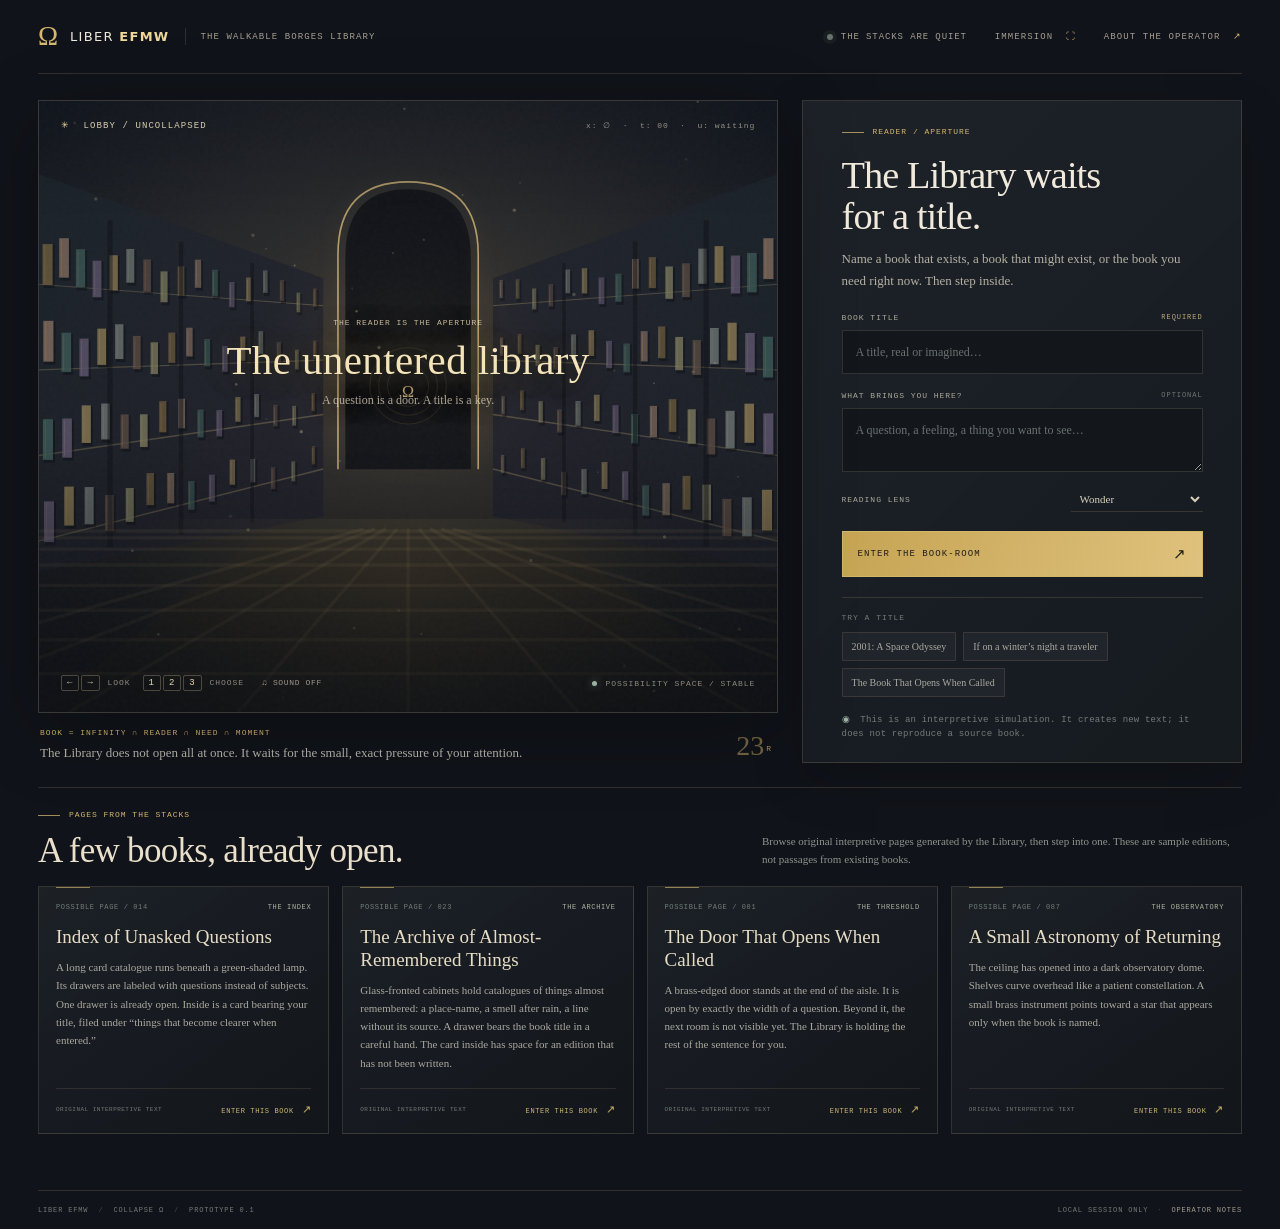
==== commit 3a722560: "Add sample pages to landing feed" ====
--- a/standalone.html
+++ b/standalone.html
@@ -157,6 +157,24 @@
 .journey-actions button:hover { color: var(--gold-pale); }
 .journey-actions button:last-child { color: #b59b61; }
 
+.sample-feed { grid-column: 1 / -1; border-top: 1px solid var(--line); padding: 23px 0 34px; }
+.sample-feed-header { display: flex; justify-content: space-between; align-items: end; gap: 28px; margin-bottom: 16px; }
+.sample-feed-header h2 { margin: 12px 0 0; color: #e9dfca; font: 400 clamp(25px, 2.8vw, 35px)/1.12 var(--serif); letter-spacing: -.02em; }
+.sample-feed-header > p { max-width: 480px; margin: 0 0 2px; color: #8f958d; font: 11px/1.6 var(--serif); }
+.sample-page-grid { display: grid; grid-template-columns: repeat(4, minmax(0, 1fr)); gap: 13px; }
+.sample-page { position: relative; display: flex; flex-direction: column; min-height: 226px; padding: 16px 17px 13px; overflow: hidden; border: 1px solid rgba(218,195,145,.16); background: linear-gradient(145deg, rgba(29,34,40,.9), rgba(18,22,27,.96)); }
+.sample-page::before { content: ''; position: absolute; top: 0; left: 17px; width: 34px; height: 1px; background: var(--gold); opacity: .65; }
+.sample-page-meta { display: flex; justify-content: space-between; align-items: center; gap: 10px; color: #737d77; font: 7px var(--mono); letter-spacing: .09em; }
+.sample-page-folio { white-space: nowrap; }
+.sample-page-room { color: #a9b39e; text-align: right; }
+.sample-page h3 { margin: 15px 0 9px; color: #e7dcc4; font: 500 19px/1.2 var(--serif); overflow-wrap: anywhere; }
+.sample-page-copy { margin: 0 0 16px; color: #aaa99f; font: 11px/1.65 var(--serif); }
+.sample-page-footer { display: flex; justify-content: space-between; align-items: center; gap: 10px; border-top: 1px solid rgba(218,195,145,.12); padding-top: 10px; margin-top: auto; }
+.sample-page-footer > span { color: #707a74; font: 6px var(--mono); letter-spacing: .08em; }
+.sample-page-open { flex: 0 0 auto; border: 0; background: transparent; color: #cdb575; cursor: pointer; font: 7px var(--mono); letter-spacing: .09em; padding: 4px 0 4px 5px; }
+.sample-page-open:hover { color: var(--gold-pale); }
+.sample-page-open span { padding-left: 3px; font-size: 11px; }
+
 .footerbar { display: flex; justify-content: space-between; align-items: center; gap: 12px; border-top: 1px solid var(--line); min-height: 39px; color: #737b77; font-size: 7px; flex: 0 0 auto; }
 .footer-separator { color: #454d4c; padding: 0 5px; }
 .footer-right { display: flex; align-items: center; gap: 4px; }
@@ -195,6 +213,7 @@
   .choice-list { grid-template-columns: 1fr; }
   .choice-button { min-height: 40px; align-items: center; }
   .choice-number { min-width: 12px; }
+  .sample-page-grid { grid-template-columns: repeat(2, minmax(0, 1fr)); }
 }
 @media (max-width: 760px) {
   .app-shell { padding: 0 14px; }
@@ -228,6 +247,8 @@
   .footerbar { font-size: 6px; }
   .footer-right { gap: 1px; }
   .footer-separator { padding: 0 2px; }
+  .sample-feed-header { align-items: flex-start; flex-direction: column; gap: 9px; }
+  .sample-page-grid { grid-template-columns: 1fr; }
 }
 @media (max-width: 380px) {
   .app-shell { padding: 0 10px; }
@@ -361,6 +382,17 @@
           </div>
         </section>
       </aside>
+
+      <section class="sample-feed" id="sampleFeed" aria-labelledby="sampleFeedTitle">
+        <div class="sample-feed-header">
+          <div>
+            <div class="panel-eyebrow"><span class="eyebrow-rule"></span> PAGES FROM THE STACKS</div>
+            <h2 id="sampleFeedTitle">A few books, already open.</h2>
+          </div>
+          <p>Browse original interpretive pages generated by the Library, then step into one. These are sample editions, not passages from existing books.</p>
+        </div>
+        <div class="sample-page-grid" id="samplePageGrid" aria-label="Sample pages"></div>
+      </section>
     </main>
 
     <footer class="footerbar"><span>LIBER EFMW <span class="footer-separator">/</span> COLLAPSE Ω <span class="footer-separator">/</span> PROTOTYPE 0.1</span><span class="footer-right">LOCAL SESSION ONLY <span class="footer-separator">·</span> <button id="footerAbout" type="button">OPERATOR NOTES</button></span></footer>
@@ -593,7 +625,7 @@
   const saveKey = 'liber-efmw-session-v01';
 
   const ui = {
-    worldFrame: $('#worldFrame'), entryPanel: $('#entryPanel'), journeyPanel: $('#journeyPanel'),
+    worldFrame: $('#worldFrame'), entryPanel: $('#entryPanel'), journeyPanel: $('#journeyPanel'), sampleFeed: $('#sampleFeed'),
     titleInput: $('#titleInput'), needInput: $('#needInput'), focusInput: $('#focusInput'),
     worldMode: $('#worldMode'), coordinates: $('#coordinates'), portalOverline: $('#portalOverline'),
     portalTitle: $('#portalTitle'), portalNote: $('#portalNote'), worldReadout: $('#worldReadout'),
@@ -613,6 +645,12 @@
   let lastFrame = 0;
 
   const colorSet = ['#8b744b', '#a4a179', '#735e52', '#8b9490', '#b19a67', '#776a89', '#496e69', '#a28774'];
+  const SAMPLE_PAGES = [
+    { folio: '014', title: 'Index of Unasked Questions', need: 'What pattern lets a better question find meaning?', focus: 'understanding' },
+    { folio: '023', title: 'The Archive of Almost-Remembered Things', need: 'What remains when the details go quiet?', focus: 'memory' },
+    { folio: '001', title: 'The Door That Opens When Called', need: 'What waits on the other side?', focus: 'surprise' },
+    { folio: '087', title: 'A Small Astronomy of Returning', need: 'What does distance make possible?', focus: 'wonder' }
+  ];
 
   function cleanText(text, max = 240) {
     return String(text || '').replace(/\s+/g, ' ').trim().slice(0, max);
@@ -710,6 +748,7 @@
     const room = result.room;
     ui.entryPanel.hidden = true;
     ui.journeyPanel.hidden = false;
+    ui.sampleFeed.hidden = true;
     ui.activeTitle.textContent = journey.title;
     ui.stepCounter.textContent = String(journey.step).padStart(2, '0');
     ui.roomPill.textContent = room.short;
@@ -801,6 +840,7 @@
     journey = null;
     ui.journeyPanel.hidden = true;
     ui.entryPanel.hidden = false;
+    ui.sampleFeed.hidden = false;
     ui.titleInput.value = '';
     ui.needInput.value = '';
     setWorld(null, 0);
@@ -835,7 +875,56 @@
   function chooseExample(button) {
     ui.titleInput.value = button.dataset.title || '';
     ui.needInput.value = button.dataset.need || '';
+    if (button.dataset.focus) ui.focusInput.value = button.dataset.focus;
     ui.entryForm.requestSubmit();
+  }
+
+  function renderSamplePages() {
+    const grid = $('#samplePageGrid');
+    if (!grid) return;
+    grid.replaceChildren();
+
+    SAMPLE_PAGES.forEach((sample) => {
+      const context = { title: sample.title, need: sample.need, focus: sample.focus };
+      const result = BorgesEngine.collapse({ ...context, visited: [], step: 1, lastAction: 'entry' });
+      const passage = BorgesEngine.compose(context, result.room, 'entry');
+      const article = document.createElement('article');
+      article.className = 'sample-page';
+
+      const meta = document.createElement('div');
+      meta.className = 'sample-page-meta';
+      const folio = document.createElement('span');
+      folio.className = 'sample-page-folio';
+      folio.textContent = 'POSSIBLE PAGE / ' + sample.folio;
+      const room = document.createElement('span');
+      room.className = 'sample-page-room';
+      room.textContent = result.room.short;
+      meta.append(folio, room);
+
+      const title = document.createElement('h3');
+      title.textContent = sample.title;
+      const excerpt = document.createElement('p');
+      excerpt.className = 'sample-page-copy';
+      excerpt.textContent = passage.architecture + ' ' + passage.event;
+
+      const footer = document.createElement('div');
+      footer.className = 'sample-page-footer';
+      const note = document.createElement('span');
+      note.textContent = 'ORIGINAL INTERPRETIVE TEXT';
+      const open = document.createElement('button');
+      open.type = 'button';
+      open.className = 'sample-page-open';
+      open.dataset.title = sample.title;
+      open.dataset.need = sample.need;
+      open.dataset.focus = sample.focus;
+      open.setAttribute('aria-label', 'Open ' + sample.title + ' in the Library');
+      open.innerHTML = 'ENTER THIS BOOK <span aria-hidden="true">↗</span>';
+      open.addEventListener('click', () => chooseExample(open));
+      footer.append(note, open);
+
+      article.append(meta, title, excerpt, footer);
+      grid.appendChild(article);
+    });
   }
 
   function resizeCanvas() {
@@ -1156,6 +1245,7 @@
   ui.worldFrame.addEventListener('pointerleave', () => { if (!dragging) { look.x *= .92; look.y *= .92; } });
   window.addEventListener('resize', resizeCanvas);
   if ('ResizeObserver' in window) new ResizeObserver(resizeCanvas).observe(ui.worldFrame);
+  renderSamplePages();
   resizeCanvas();
   drawWorld(performance.now());
 
